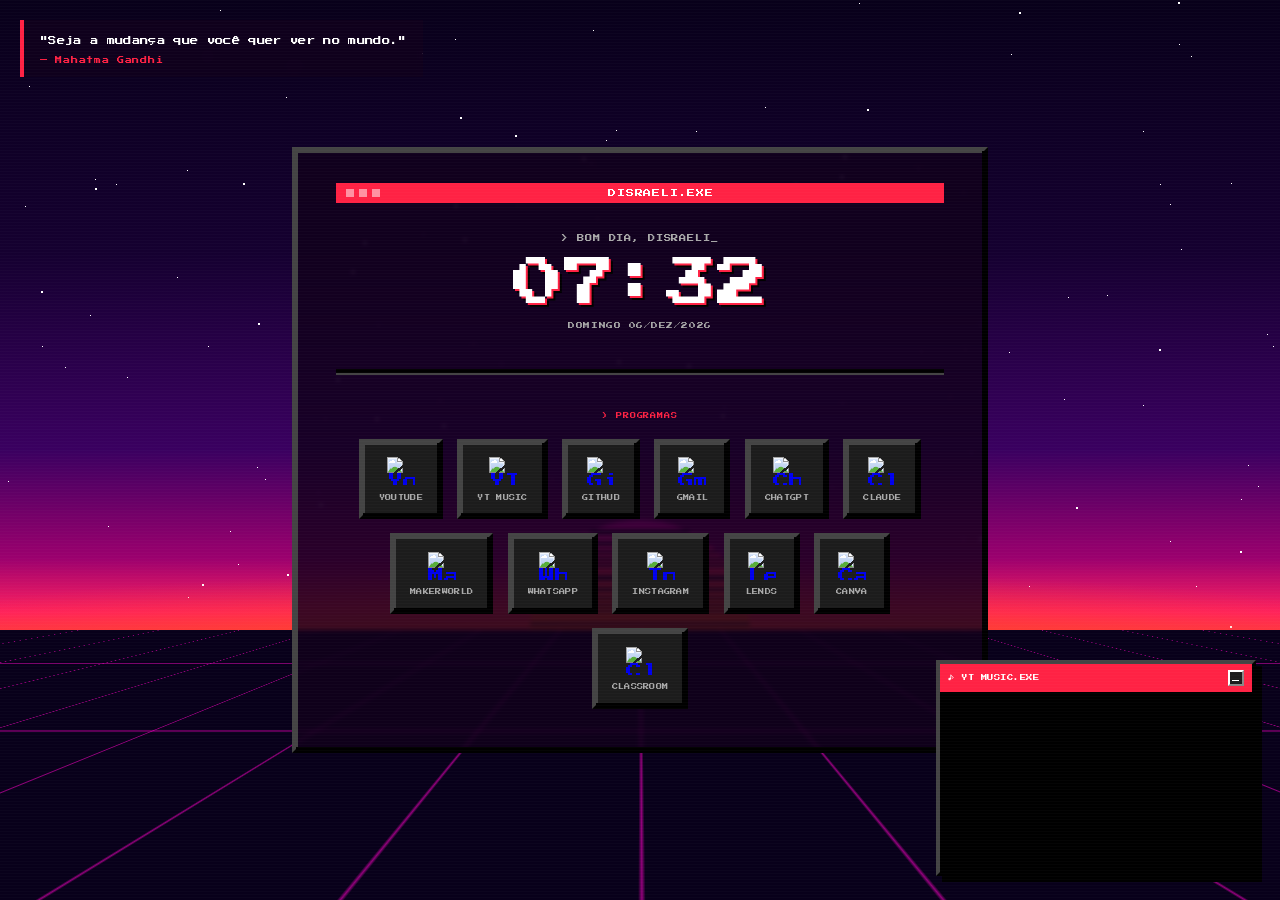
==== index.html @ 65427d1d "Add files via upload" ====
<!DOCTYPE html>
<html lang="pt-BR">
<head>
  <meta charset="UTF-8" />
  <meta name="viewport" content="width=device-width, initial-scale=1.0" />
  <title>Início</title>
  <link href="https://fonts.googleapis.com/css2?family=Press+Start+2P&display=swap" rel="stylesheet" />
  <link rel="stylesheet" href="style.css" />
</head>
<body>

  <!-- Daily quote (top-left corner) -->
  <div class="quote-block">
    <div class="quote-text" id="quoteText"></div>
    <div class="quote-author" id="quoteAuthor"></div>
  </div>

  <!-- Wallpaper -->
  <div class="wallpaper">
    <div class="wallpaper-sky"></div>
    <div class="wallpaper-stars" id="stars"></div>
    <div class="wallpaper-sun"></div>
    <div class="wallpaper-glow"></div>
    <div class="wallpaper-ground"></div>
    <div class="wallpaper-grid-wrap">
      <div class="wallpaper-grid"></div>
    </div>
  </div>

  <!-- Main panel -->
  <div class="container">
    <div class="panel pixel-box">

      <div class="titlebar">
        <div class="titlebar-dots">
          <span></span><span></span><span></span>
        </div>
        <div class="titlebar-title">DISRAELI.EXE</div>
      </div>

      <div class="greeting" id="greeting">INICIANDO...</div>
      <div class="clock" id="clock">00<span class="blink">:</span>00</div>
      <div class="date" id="date">—</div>

      <div class="divider"></div>
      <div class="shortcuts-label">&gt; PROGRAMAS</div>

      <div class="shortcuts">
        <a class="shortcut pixel-box" href="https://youtube.com" target="_blank" rel="noopener">
          <img src="https://www.google.com/s2/favicons?domain=youtube.com&sz=64" alt="YouTube" />
          <span>YOUTUBE</span>
        </a>
        <a class="shortcut pixel-box" href="https://music.youtube.com" target="_blank" rel="noopener">
          <img src="https://www.google.com/s2/favicons?domain=music.youtube.com&sz=64" alt="YT Music" />
          <span>YT MUSIC</span>
        </a>
        <a class="shortcut pixel-box" href="https://github.com" target="_blank" rel="noopener">
          <img src="https://www.google.com/s2/favicons?domain=github.com&sz=64" alt="GitHub" />
          <span>GITHUB</span>
        </a>
        <a class="shortcut pixel-box" href="https://mail.google.com" target="_blank" rel="noopener">
          <img src="https://www.google.com/s2/favicons?domain=mail.google.com&sz=64" alt="Gmail" />
          <span>GMAIL</span>
        </a>
        <a class="shortcut pixel-box" href="https://chatgpt.com" target="_blank" rel="noopener">
          <img src="https://www.google.com/s2/favicons?domain=chatgpt.com&sz=64" alt="ChatGPT" />
          <span>CHATGPT</span>
        </a>
        <a class="shortcut pixel-box" href="https://claude.ai" target="_blank" rel="noopener">
          <img src="https://www.google.com/s2/favicons?domain=claude.ai&sz=64" alt="Claude" />
          <span>CLAUDE</span>
        </a>
        <a class="shortcut pixel-box" href="https://makerworld.com" target="_blank" rel="noopener">
          <img src="https://www.google.com/s2/favicons?domain=makerworld.com&sz=64" alt="MakerWorld" />
          <span>MAKERWORLD</span>
        </a>
        <a class="shortcut pixel-box" href="https://web.whatsapp.com" target="_blank" rel="noopener">
          <img src="https://www.google.com/s2/favicons?domain=web.whatsapp.com&sz=64" alt="WhatsApp" />
          <span>WHATSAPP</span>
        </a>
        <a class="shortcut pixel-box" href="https://instagram.com" target="_blank" rel="noopener">
          <img src="https://www.google.com/s2/favicons?domain=instagram.com&sz=64" alt="Instagram" />
          <span>INSTAGRAM</span>
        </a>
        <a class="shortcut pixel-box" href="https://lends.com.br/admin/ludopata" target="_blank" rel="noopener">
          <img src="https://www.google.com/s2/favicons?domain=lends.com.br&sz=64" alt="Lends" />
          <span>LENDS</span>
        </a>
        <a class="shortcut pixel-box" href="https://canva.com" target="_blank" rel="noopener">
          <img src="https://www.google.com/s2/favicons?domain=canva.com&sz=64" alt="Canva" />
          <span>CANVA</span>
        </a>
        <a class="shortcut pixel-box" href="https://classroom.google.com" target="_blank" rel="noopener">
          <img src="https://www.google.com/s2/favicons?domain=classroom.google.com&sz=64" alt="Classroom" />
          <span>CLASSROOM</span>
        </a>
      </div>

    </div>
  </div>

  <!-- Floating player -->
  <div class="player-window" id="playerWindow">
    <div class="player-titlebar" id="playerTitlebar">
      <span class="player-titlebar-title">♪ YT MUSIC.EXE</span>
      <div class="player-minimize" id="playerMinimize">_</div>
    </div>
    <div class="player-body" id="playerBody">
      <iframe
        src="https://www.youtube.com/embed/videoseries?list=OLAK5uy_kdaJObzoQvDk__8C0kNxpJB0VifNz8GVo&autoplay=1"
        allow="autoplay; clipboard-write; encrypted-media; fullscreen; picture-in-picture"
        loading="lazy"
        allowfullscreen
      ></iframe>
    </div>
  </div>

  <script src="script.js"></script>
</body>
</html>
---- style.css ----
* {
  margin: 0;
  padding: 0;
  box-sizing: border-box;
  image-rendering: pixelated;
}

:root {
  --bg: #111111;
  --surface: #1c1c1c;
  --text-primary: #ffffff;
  --text-secondary: #aaaaaa;
  --accent: #ff2244;
  --border-light: #444444;
  --border-dark: #000000;
  --scanline: rgba(255, 255, 255, 0.02);
}

body {
  background-color: #000;
  color: var(--text-primary);
  font-family: 'Press Start 2P', monospace;
  min-height: 100vh;
  display: flex;
  align-items: center;
  justify-content: center;
  position: relative;
  overflow: hidden;
}

body::after {
  content: '';
  position: fixed;
  inset: 0;
  background: repeating-linear-gradient(
    to bottom,
    var(--scanline) 0px,
    var(--scanline) 1px,
    transparent 1px,
    transparent 3px
  );
  pointer-events: none;
  z-index: 999;
}

/* ── Wallpaper ── */
.wallpaper {
  position: fixed;
  inset: 0;
  z-index: 0;
  overflow: hidden;
}

.wallpaper-sky {
  position: absolute;
  inset: 0;
  background: linear-gradient(
    to bottom,
    #08001a 0%,
    #150030 28%,
    #3a0060 50%,
    #9b006e 62%,
    #ff2060 68%,
    #ff5020 73%,
    #ff7010 76%
  );
}

.wallpaper-stars {
  position: absolute;
  inset: 0 0 30% 0;
}

.star {
  position: absolute;
  background: #fff;
  border-radius: 0;
  animation: twinkle var(--d, 3s) ease-in-out infinite;
  animation-delay: var(--delay, 0s);
}

@keyframes twinkle {
  0%, 100% { opacity: 1; }
  50%       { opacity: 0.15; }
}

.wallpaper-sun {
  position: absolute;
  width: 220px;
  height: 110px;
  left: 50%;
  bottom: 30%;
  transform: translateX(-50%);
  background: linear-gradient(to bottom, #ff00cc, #ff2060 40%, #ff6010);
  border-radius: 220px 220px 0 0;
  overflow: hidden;
}

.wallpaper-sun::after {
  content: '';
  position: absolute;
  inset: 0;
  background: repeating-linear-gradient(
    to bottom,
    transparent   0px,
    transparent   10px,
    #08001a       10px,
    #08001a       14px,
    transparent   14px,
    transparent   22px,
    #08001a       22px,
    #08001a       25px,
    transparent   25px,
    transparent   31px,
    #08001a       31px,
    #08001a       33px,
    transparent   33px,
    transparent   38px,
    #08001a       38px,
    #08001a       40px,
    transparent   40px,
    transparent   44px,
    #08001a       44px,
    #08001a       46px
  );
}

.wallpaper-glow {
  position: absolute;
  bottom: 30%;
  left: 0; right: 0;
  height: 60px;
  background: radial-gradient(ellipse 60% 100% at 50% 100%, rgba(255,80,20,0.6), transparent);
}

.wallpaper-ground {
  position: absolute;
  bottom: 0; left: 0; right: 0;
  height: 30%;
  background: #08001a;
}

.wallpaper-grid-wrap {
  position: absolute;
  bottom: 0; left: 0; right: 0;
  height: 30%;
  overflow: hidden;
}

.wallpaper-grid {
  position: absolute;
  width: 300%;
  height: 400%;
  left: -100%;
  top: 0;
  background-image:
    linear-gradient(to right,  rgba(255, 0, 200, 0.55) 1px, transparent 1px),
    linear-gradient(to bottom, rgba(255, 0, 200, 0.55) 1px, transparent 1px);
  background-size: 80px 80px;
  transform: perspective(300px) rotateX(72deg);
  transform-origin: top center;
  animation: gridMove 1.5s linear infinite;
}

@keyframes gridMove {
  from { background-position: 0 0; }
  to   { background-position: 0 80px; }
}

.wallpaper-grid-wrap::after {
  content: '';
  position: absolute;
  top: 0; left: 0; right: 0;
  height: 40%;
  background: linear-gradient(to bottom, #08001a, transparent);
  pointer-events: none;
}

/* ── Layout ── */
.container {
  position: relative;
  z-index: 10;
  text-align: center;
  padding: 2rem;
  width: 100%;
  max-width: 760px;
}

.pixel-box {
  border-style: solid;
  border-width: 4px;
  border-color: var(--border-light) var(--border-dark) var(--border-dark) var(--border-light);
  box-shadow:
    inset -2px -2px 0 var(--border-dark),
    inset 2px 2px 0 var(--border-light);
}

.panel {
  background: rgba(18, 0, 28, 0.82);
  backdrop-filter: blur(2px);
  padding: 2rem 2.5rem 2.5rem;
  display: inline-block;
  width: 100%;
}

/* ── Titlebar ── */
.titlebar {
  background: var(--accent);
  color: #ffffff;
  font-size: 0.5rem;
  letter-spacing: 0.1em;
  padding: 6px 10px;
  text-align: left;
  margin-bottom: 2rem;
  display: flex;
  align-items: center;
  gap: 8px;
}

.titlebar-dots {
  display: flex;
  gap: 5px;
}

.titlebar-dots span {
  display: inline-block;
  width: 8px;
  height: 8px;
  background: rgba(255,255,255,0.5);
}

.titlebar-title {
  flex: 1;
  text-align: center;
}

/* ── Clock & Date ── */
.greeting {
  font-size: 0.45rem;
  color: var(--text-secondary);
  letter-spacing: 0.12em;
  text-transform: uppercase;
  margin-bottom: 1rem;
}

.clock {
  font-size: 3.2rem;
  color: var(--text-primary);
  line-height: 1;
  margin-bottom: 0.8rem;
  text-shadow: 2px 2px 0px #ff2244, 4px 4px 0px #000000;
}

.date {
  font-size: 0.42rem;
  color: var(--text-secondary);
  margin-bottom: 2.5rem;
  letter-spacing: 0.08em;
}

@keyframes blink {
  0%, 100% { opacity: 1; }
  50% { opacity: 0; }
}
.blink {
  animation: blink 1s step-end infinite;
}

/* ── Shortcuts ── */
.divider {
  height: 4px;
  background: var(--border-dark);
  margin-bottom: 2.5rem;
  box-shadow: 0 2px 0 var(--border-light);
}

.shortcuts-label {
  font-size: 0.38rem;
  color: #ff2244;
  letter-spacing: 0.15em;
  margin-bottom: 1.2rem;
}

.shortcuts {
  display: flex;
  gap: 0.9rem;
  justify-content: center;
  flex-wrap: wrap;
}

.shortcut {
  display: flex;
  flex-direction: column;
  align-items: center;
  gap: 0.6rem;
  text-decoration: none;
  padding: 0.9rem 1rem;
  background: var(--surface);
  cursor: pointer;
  min-width: 76px;
  position: relative;
  transition: top 0.05s;
  top: 0;
}

.shortcut:hover {
  top: 3px;
  box-shadow:
    inset -2px -2px 0 var(--border-light),
    inset 2px 2px 0 var(--border-dark) !important;
}

.shortcut:hover span {
  color: #ff2244;
}

.shortcut img {
  width: 28px;
  height: 28px;
  image-rendering: pixelated;
}

.shortcut span {
  font-size: 0.38rem;
  color: var(--text-secondary);
  letter-spacing: 0.05em;
  white-space: nowrap;
}

/* ── Daily Quote ── */
.quote-block {
  position: fixed;
  top: 20px;
  left: 20px;
  max-width: 420px;
  z-index: 50;
  padding: 0.8rem 1rem;
  border-left: 4px solid #ff2244;
  background: rgba(18, 0, 28, 0.75);
  backdrop-filter: blur(4px);
}

.quote-text {
  font-size: 0.52rem;
  color: var(--text-primary);
  line-height: 2;
  letter-spacing: 0.04em;
  margin-bottom: 0.5rem;
}

.quote-author {
  font-size: 0.44rem;
  color: #ff2244;
  letter-spacing: 0.1em;
}

/* ── Floating Player ── */
.player-window {
  position: fixed;
  bottom: 24px;
  right: 24px;
  width: 320px;
  z-index: 100;
  border-style: solid;
  border-width: 4px;
  border-color: var(--border-light) var(--border-dark) var(--border-dark) var(--border-light);
  box-shadow:
    inset -2px -2px 0 var(--border-dark),
    inset 2px 2px 0 var(--border-light),
    6px 6px 0 #000000;
}

.player-titlebar {
  background: var(--accent);
  color: #ffffff;
  font-size: 0.4rem;
  letter-spacing: 0.08em;
  padding: 6px 8px;
  display: flex;
  align-items: center;
  gap: 8px;
  cursor: grab;
  user-select: none;
}

.player-titlebar:active {
  cursor: grabbing;
}

.player-titlebar-title {
  flex: 1;
}

.player-minimize {
  width: 16px;
  height: 16px;
  background: #1c1c1c;
  border-style: solid;
  border-width: 2px;
  border-color: #ffffff #888888 #888888 #ffffff;
  display: flex;
  align-items: center;
  justify-content: center;
  cursor: pointer;
  flex-shrink: 0;
  font-size: 0.5rem;
  line-height: 1;
  padding-bottom: 3px;
}

.player-minimize:hover {
  background: #444444;
}

.player-minimize:active {
  border-color: #888888 #ffffff #ffffff #888888;
}

.player-body {
  overflow: hidden;
  transition: height 0.15s ease;
  height: 180px;
  background: #000;
}

.player-body.minimized {
  height: 0;
}

.player-body iframe {
  width: 100%;
  height: 180px;
  border: none;
  display: block;
}
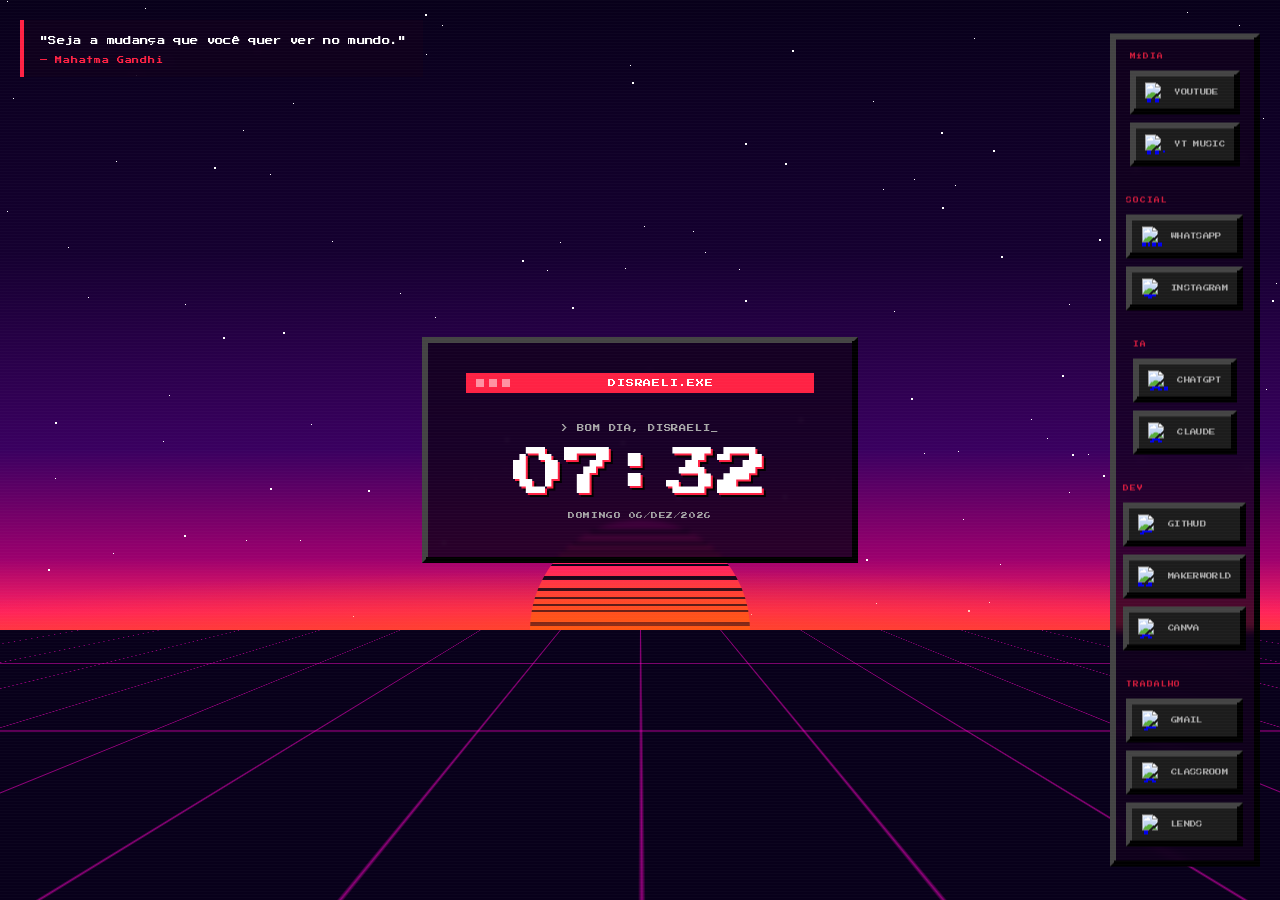
==== commit a4c6d839: "Refatora layout: sidebar categorizada, remove player, adiciona favicon" ====
--- a/index.html
+++ b/index.html
@@ -6,6 +6,7 @@
   <title>Início</title>
   <link href="https://fonts.googleapis.com/css2?family=Press+Start+2P&display=swap" rel="stylesheet" />
   <link rel="stylesheet" href="style.css" />
+  <link rel="icon" type="image/png" href="home.png" />
 </head>
 <body>
 
@@ -13,6 +14,87 @@
   <div class="quote-block">
     <div class="quote-text" id="quoteText"></div>
     <div class="quote-author" id="quoteAuthor"></div>
+  </div>
+
+  <!-- Shortcuts sidebar (right) -->
+  <div class="sidebar">
+
+    <div class="category">
+      <div class="category-label">MÍDIA</div>
+      <a class="shortcut pixel-box" href="https://youtube.com" target="_blank" rel="noopener">
+        <img src="https://www.google.com/s2/favicons?domain=youtube.com&sz=64" alt="YouTube" />
+        <span>YOUTUBE</span>
+      </a>
+      <a class="shortcut pixel-box" href="https://music.youtube.com" target="_blank" rel="noopener">
+        <img src="https://www.google.com/s2/favicons?domain=music.youtube.com&sz=64" alt="YT Music" />
+        <span>YT MUSIC</span>
+      </a>
+    </div>
+
+    <div class="category-divider"></div>
+
+    <div class="category">
+      <div class="category-label">SOCIAL</div>
+      <a class="shortcut pixel-box" href="https://web.whatsapp.com" target="_blank" rel="noopener">
+        <img src="https://www.google.com/s2/favicons?domain=web.whatsapp.com&sz=64" alt="WhatsApp" />
+        <span>WHATSAPP</span>
+      </a>
+      <a class="shortcut pixel-box" href="https://instagram.com" target="_blank" rel="noopener">
+        <img src="https://www.google.com/s2/favicons?domain=instagram.com&sz=64" alt="Instagram" />
+        <span>INSTAGRAM</span>
+      </a>
+    </div>
+
+    <div class="category-divider"></div>
+
+    <div class="category">
+      <div class="category-label">IA</div>
+      <a class="shortcut pixel-box" href="https://chatgpt.com" target="_blank" rel="noopener">
+        <img src="https://www.google.com/s2/favicons?domain=chatgpt.com&sz=64" alt="ChatGPT" />
+        <span>CHATGPT</span>
+      </a>
+      <a class="shortcut pixel-box" href="https://claude.ai" target="_blank" rel="noopener">
+        <img src="https://www.google.com/s2/favicons?domain=claude.ai&sz=64" alt="Claude" />
+        <span>CLAUDE</span>
+      </a>
+    </div>
+
+    <div class="category-divider"></div>
+
+    <div class="category">
+      <div class="category-label">DEV</div>
+      <a class="shortcut pixel-box" href="https://github.com" target="_blank" rel="noopener">
+        <img src="https://www.google.com/s2/favicons?domain=github.com&sz=64" alt="GitHub" />
+        <span>GITHUB</span>
+      </a>
+      <a class="shortcut pixel-box" href="https://makerworld.com" target="_blank" rel="noopener">
+        <img src="https://www.google.com/s2/favicons?domain=makerworld.com&sz=64" alt="MakerWorld" />
+        <span>MAKERWORLD</span>
+      </a>
+      <a class="shortcut pixel-box" href="https://canva.com" target="_blank" rel="noopener">
+        <img src="https://www.google.com/s2/favicons?domain=canva.com&sz=64" alt="Canva" />
+        <span>CANVA</span>
+      </a>
+    </div>
+
+    <div class="category-divider"></div>
+
+    <div class="category">
+      <div class="category-label">TRABALHO</div>
+      <a class="shortcut pixel-box" href="https://mail.google.com" target="_blank" rel="noopener">
+        <img src="https://www.google.com/s2/favicons?domain=mail.google.com&sz=64" alt="Gmail" />
+        <span>GMAIL</span>
+      </a>
+      <a class="shortcut pixel-box" href="https://classroom.google.com" target="_blank" rel="noopener">
+        <img src="https://www.google.com/s2/favicons?domain=classroom.google.com&sz=64" alt="Classroom" />
+        <span>CLASSROOM</span>
+      </a>
+      <a class="shortcut pixel-box" href="https://lends.com.br/admin/ludopata" target="_blank" rel="noopener">
+        <img src="https://www.google.com/s2/favicons?domain=lends.com.br&sz=64" alt="Lends" />
+        <span>LENDS</span>
+      </a>
+    </div>
+
   </div>
 
   <!-- Wallpaper -->
@@ -42,76 +124,6 @@
       <div class="clock" id="clock">00<span class="blink">:</span>00</div>
       <div class="date" id="date">—</div>
 
-      <div class="divider"></div>
-      <div class="shortcuts-label">&gt; PROGRAMAS</div>
-
-      <div class="shortcuts">
-        <a class="shortcut pixel-box" href="https://youtube.com" target="_blank" rel="noopener">
-          <img src="https://www.google.com/s2/favicons?domain=youtube.com&sz=64" alt="YouTube" />
-          <span>YOUTUBE</span>
-        </a>
-        <a class="shortcut pixel-box" href="https://music.youtube.com" target="_blank" rel="noopener">
-          <img src="https://www.google.com/s2/favicons?domain=music.youtube.com&sz=64" alt="YT Music" />
-          <span>YT MUSIC</span>
-        </a>
-        <a class="shortcut pixel-box" href="https://github.com" target="_blank" rel="noopener">
-          <img src="https://www.google.com/s2/favicons?domain=github.com&sz=64" alt="GitHub" />
-          <span>GITHUB</span>
-        </a>
-        <a class="shortcut pixel-box" href="https://mail.google.com" target="_blank" rel="noopener">
-          <img src="https://www.google.com/s2/favicons?domain=mail.google.com&sz=64" alt="Gmail" />
-          <span>GMAIL</span>
-        </a>
-        <a class="shortcut pixel-box" href="https://chatgpt.com" target="_blank" rel="noopener">
-          <img src="https://www.google.com/s2/favicons?domain=chatgpt.com&sz=64" alt="ChatGPT" />
-          <span>CHATGPT</span>
-        </a>
-        <a class="shortcut pixel-box" href="https://claude.ai" target="_blank" rel="noopener">
-          <img src="https://www.google.com/s2/favicons?domain=claude.ai&sz=64" alt="Claude" />
-          <span>CLAUDE</span>
-        </a>
-        <a class="shortcut pixel-box" href="https://makerworld.com" target="_blank" rel="noopener">
-          <img src="https://www.google.com/s2/favicons?domain=makerworld.com&sz=64" alt="MakerWorld" />
-          <span>MAKERWORLD</span>
-        </a>
-        <a class="shortcut pixel-box" href="https://web.whatsapp.com" target="_blank" rel="noopener">
-          <img src="https://www.google.com/s2/favicons?domain=web.whatsapp.com&sz=64" alt="WhatsApp" />
-          <span>WHATSAPP</span>
-        </a>
-        <a class="shortcut pixel-box" href="https://instagram.com" target="_blank" rel="noopener">
-          <img src="https://www.google.com/s2/favicons?domain=instagram.com&sz=64" alt="Instagram" />
-          <span>INSTAGRAM</span>
-        </a>
-        <a class="shortcut pixel-box" href="https://lends.com.br/admin/ludopata" target="_blank" rel="noopener">
-          <img src="https://www.google.com/s2/favicons?domain=lends.com.br&sz=64" alt="Lends" />
-          <span>LENDS</span>
-        </a>
-        <a class="shortcut pixel-box" href="https://canva.com" target="_blank" rel="noopener">
-          <img src="https://www.google.com/s2/favicons?domain=canva.com&sz=64" alt="Canva" />
-          <span>CANVA</span>
-        </a>
-        <a class="shortcut pixel-box" href="https://classroom.google.com" target="_blank" rel="noopener">
-          <img src="https://www.google.com/s2/favicons?domain=classroom.google.com&sz=64" alt="Classroom" />
-          <span>CLASSROOM</span>
-        </a>
-      </div>
-
-    </div>
-  </div>
-
-  <!-- Floating player -->
-  <div class="player-window" id="playerWindow">
-    <div class="player-titlebar" id="playerTitlebar">
-      <span class="player-titlebar-title">♪ YT MUSIC.EXE</span>
-      <div class="player-minimize" id="playerMinimize">_</div>
-    </div>
-    <div class="player-body" id="playerBody">
-      <iframe
-        src="https://www.youtube.com/embed/videoseries?list=OLAK5uy_kdaJObzoQvDk__8C0kNxpJB0VifNz8GVo&autoplay=1"
-        allow="autoplay; clipboard-write; encrypted-media; fullscreen; picture-in-picture"
-        loading="lazy"
-        allowfullscreen
-      ></iframe>
     </div>
   </div>
 
--- a/style.css
+++ b/style.css
@@ -183,7 +183,7 @@
   text-align: center;
   padding: 2rem;
   width: 100%;
-  max-width: 760px;
+  max-width: 500px;
 }
 
 .pixel-box {
@@ -254,7 +254,6 @@
 .date {
   font-size: 0.42rem;
   color: var(--text-secondary);
-  margin-bottom: 2.5rem;
   letter-spacing: 0.08em;
 }
 
@@ -266,45 +265,80 @@
   animation: blink 1s step-end infinite;
 }
 
-/* ── Shortcuts ── */
-.divider {
-  height: 4px;
-  background: var(--border-dark);
-  margin-bottom: 2.5rem;
-  box-shadow: 0 2px 0 var(--border-light);
-}
-
-.shortcuts-label {
-  font-size: 0.38rem;
-  color: #ff2244;
-  letter-spacing: 0.15em;
-  margin-bottom: 1.2rem;
-}
-
-.shortcuts {
-  display: flex;
-  gap: 0.9rem;
-  justify-content: center;
-  flex-wrap: wrap;
-}
-
-.shortcut {
+/* ── Sidebar (shortcuts) ── */
+.sidebar {
+  position: fixed;
+  top: 50%;
+  right: 20px;
+  transform: translateY(-50%);
+  z-index: 50;
   display: flex;
   flex-direction: column;
   align-items: center;
   gap: 0.6rem;
+  background: rgba(18, 0, 28, 0.75);
+  backdrop-filter: blur(4px);
+  padding: 1rem 0.6rem;
+  border-left: 4px solid #ff2244;
+  border-right: none;
+  border-style: solid;
+  border-width: 4px;
+  border-color: var(--border-light) var(--border-dark) var(--border-dark) var(--border-light);
+  box-shadow:
+    inset -2px -2px 0 var(--border-dark),
+    inset 2px 2px 0 var(--border-light);
+}
+
+.sidebar-label {
+  font-size: 0.3rem;
+  color: #ff2244;
+  letter-spacing: 0.12em;
+  margin-bottom: 0.4rem;
+}
+
+.category {
+  display: flex;
+  flex-direction: column;
+  gap: 0.5rem;
+}
+
+.category-label {
+  font-size: 0.36rem;
+  color: #ff2244;
+  letter-spacing: 0.15em;
+  margin-bottom: 0.2rem;
+  opacity: 0.8;
+}
+
+.category-divider {
+  height: 2px;
+  background: var(--border-dark);
+  box-shadow: 0 1px 0 var(--border-light);
+  margin: 0.3rem 0;
+}
+
+.shortcuts {
+  display: flex;
+  flex-direction: column;
+  gap: 0.5rem;
+}
+
+.shortcut {
+  display: flex;
+  flex-direction: row;
+  align-items: center;
+  gap: 0.6rem;
   text-decoration: none;
-  padding: 0.9rem 1rem;
+  padding: 0.5rem 0.7rem;
   background: var(--surface);
   cursor: pointer;
-  min-width: 76px;
   position: relative;
   transition: top 0.05s;
   top: 0;
 }
 
 .shortcut:hover {
-  top: 3px;
+  top: 2px;
   box-shadow:
     inset -2px -2px 0 var(--border-light),
     inset 2px 2px 0 var(--border-dark) !important;
@@ -315,13 +349,14 @@
 }
 
 .shortcut img {
-  width: 28px;
-  height: 28px;
+  width: 20px;
+  height: 20px;
   image-rendering: pixelated;
+  flex-shrink: 0;
 }
 
 .shortcut span {
-  font-size: 0.38rem;
+  font-size: 0.4rem;
   color: var(--text-secondary);
   letter-spacing: 0.05em;
   white-space: nowrap;
@@ -353,83 +388,3 @@
   color: #ff2244;
   letter-spacing: 0.1em;
 }
-
-/* ── Floating Player ── */
-.player-window {
-  position: fixed;
-  bottom: 24px;
-  right: 24px;
-  width: 320px;
-  z-index: 100;
-  border-style: solid;
-  border-width: 4px;
-  border-color: var(--border-light) var(--border-dark) var(--border-dark) var(--border-light);
-  box-shadow:
-    inset -2px -2px 0 var(--border-dark),
-    inset 2px 2px 0 var(--border-light),
-    6px 6px 0 #000000;
-}
-
-.player-titlebar {
-  background: var(--accent);
-  color: #ffffff;
-  font-size: 0.4rem;
-  letter-spacing: 0.08em;
-  padding: 6px 8px;
-  display: flex;
-  align-items: center;
-  gap: 8px;
-  cursor: grab;
-  user-select: none;
-}
-
-.player-titlebar:active {
-  cursor: grabbing;
-}
-
-.player-titlebar-title {
-  flex: 1;
-}
-
-.player-minimize {
-  width: 16px;
-  height: 16px;
-  background: #1c1c1c;
-  border-style: solid;
-  border-width: 2px;
-  border-color: #ffffff #888888 #888888 #ffffff;
-  display: flex;
-  align-items: center;
-  justify-content: center;
-  cursor: pointer;
-  flex-shrink: 0;
-  font-size: 0.5rem;
-  line-height: 1;
-  padding-bottom: 3px;
-}
-
-.player-minimize:hover {
-  background: #444444;
-}
-
-.player-minimize:active {
-  border-color: #888888 #ffffff #ffffff #888888;
-}
-
-.player-body {
-  overflow: hidden;
-  transition: height 0.15s ease;
-  height: 180px;
-  background: #000;
-}
-
-.player-body.minimized {
-  height: 0;
-}
-
-.player-body iframe {
-  width: 100%;
-  height: 180px;
-  border: none;
-  display: block;
-}
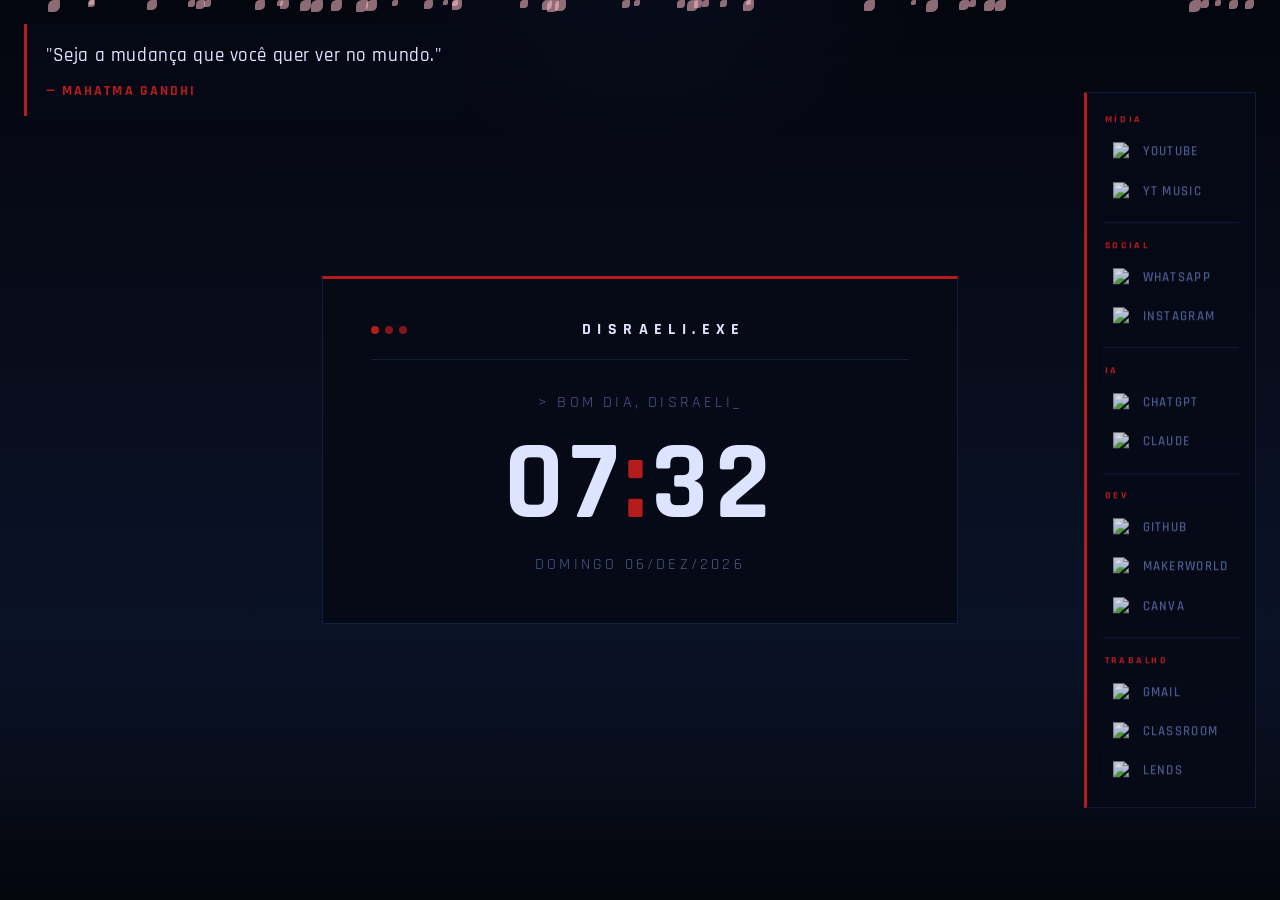
==== commit fdbe71c1: "Redesign: estética Classroom of the Elite (navy, vermelho, pétalas)" ====
--- a/index.html
+++ b/index.html
@@ -4,7 +4,7 @@
   <meta charset="UTF-8" />
   <meta name="viewport" content="width=device-width, initial-scale=1.0" />
   <title>Início</title>
-  <link href="https://fonts.googleapis.com/css2?family=Press+Start+2P&display=swap" rel="stylesheet" />
+  <link href="https://fonts.googleapis.com/css2?family=Rajdhani:wght@400;500;600;700&display=swap" rel="stylesheet" />
   <link rel="stylesheet" href="style.css" />
   <link rel="icon" type="image/png" href="home.png" />
 </head>
@@ -99,14 +99,10 @@
 
   <!-- Wallpaper -->
   <div class="wallpaper">
-    <div class="wallpaper-sky"></div>
-    <div class="wallpaper-stars" id="stars"></div>
-    <div class="wallpaper-sun"></div>
-    <div class="wallpaper-glow"></div>
+    <div class="wallpaper-bg"></div>
+    <div class="wallpaper-moon"></div>
+    <div class="wallpaper-petals" id="petals"></div>
     <div class="wallpaper-ground"></div>
-    <div class="wallpaper-grid-wrap">
-      <div class="wallpaper-grid"></div>
-    </div>
   </div>
 
   <!-- Main panel -->
--- a/style.css
+++ b/style.css
@@ -2,45 +2,30 @@
   margin: 0;
   padding: 0;
   box-sizing: border-box;
-  image-rendering: pixelated;
 }
 
 :root {
-  --bg: #111111;
-  --surface: #1c1c1c;
-  --text-primary: #ffffff;
-  --text-secondary: #aaaaaa;
-  --accent: #ff2244;
-  --border-light: #444444;
-  --border-dark: #000000;
-  --scanline: rgba(255, 255, 255, 0.02);
+  --bg: #06090f;
+  --surface: #0b1022;
+  --text-primary: #dce4ff;
+  --text-secondary: #4a5a8a;
+  --accent: #b71c1c;
+  --accent-soft: #ef5350;
+  --border: rgba(50, 75, 160, 0.3);
+  --border-solid: #1a2550;
 }
 
 body {
-  background-color: #000;
+  background-color: var(--bg);
   color: var(--text-primary);
-  font-family: 'Press Start 2P', monospace;
+  font-family: 'Rajdhani', sans-serif;
+  font-weight: 500;
   min-height: 100vh;
   display: flex;
   align-items: center;
   justify-content: center;
   position: relative;
   overflow: hidden;
-}
-
-body::after {
-  content: '';
-  position: fixed;
-  inset: 0;
-  background: repeating-linear-gradient(
-    to bottom,
-    var(--scanline) 0px,
-    var(--scanline) 1px,
-    transparent 1px,
-    transparent 3px
-  );
-  pointer-events: none;
-  z-index: 999;
 }
 
 /* ── Wallpaper ── */
@@ -51,129 +36,61 @@
   overflow: hidden;
 }
 
-.wallpaper-sky {
+.wallpaper-bg {
   position: absolute;
   inset: 0;
   background: linear-gradient(
     to bottom,
-    #08001a 0%,
-    #150030 28%,
-    #3a0060 50%,
-    #9b006e 62%,
-    #ff2060 68%,
-    #ff5020 73%,
-    #ff7010 76%
+    #04060e 0%,
+    #080d1c 40%,
+    #0a1228 70%,
+    #06090f 100%
   );
 }
 
-.wallpaper-stars {
-  position: absolute;
-  inset: 0 0 30% 0;
-}
-
-.star {
-  position: absolute;
-  background: #fff;
-  border-radius: 0;
-  animation: twinkle var(--d, 3s) ease-in-out infinite;
+.wallpaper-moon {
+  position: absolute;
+  top: -80px;
+  left: 50%;
+  transform: translateX(-50%);
+  width: 100%;
+  height: 70%;
+  background: radial-gradient(ellipse 35% 55% at 50% 0%, rgba(80, 120, 255, 0.07), transparent 70%);
+}
+
+.wallpaper-petals {
+  position: absolute;
+  inset: 0;
+}
+
+.petal {
+  position: absolute;
+  width: var(--size, 8px);
+  height: var(--size, 8px);
+  background: rgba(255, 192, 200, 0.55);
+  border-radius: 50% 8% 50% 8%;
+  animation: petalFall var(--duration, 10s) linear infinite;
   animation-delay: var(--delay, 0s);
 }
 
-@keyframes twinkle {
-  0%, 100% { opacity: 1; }
-  50%       { opacity: 0.15; }
-}
-
-.wallpaper-sun {
-  position: absolute;
-  width: 220px;
-  height: 110px;
-  left: 50%;
-  bottom: 30%;
-  transform: translateX(-50%);
-  background: linear-gradient(to bottom, #ff00cc, #ff2060 40%, #ff6010);
-  border-radius: 220px 220px 0 0;
-  overflow: hidden;
-}
-
-.wallpaper-sun::after {
-  content: '';
-  position: absolute;
-  inset: 0;
-  background: repeating-linear-gradient(
-    to bottom,
-    transparent   0px,
-    transparent   10px,
-    #08001a       10px,
-    #08001a       14px,
-    transparent   14px,
-    transparent   22px,
-    #08001a       22px,
-    #08001a       25px,
-    transparent   25px,
-    transparent   31px,
-    #08001a       31px,
-    #08001a       33px,
-    transparent   33px,
-    transparent   38px,
-    #08001a       38px,
-    #08001a       40px,
-    transparent   40px,
-    transparent   44px,
-    #08001a       44px,
-    #08001a       46px
-  );
-}
-
-.wallpaper-glow {
-  position: absolute;
-  bottom: 30%;
-  left: 0; right: 0;
-  height: 60px;
-  background: radial-gradient(ellipse 60% 100% at 50% 100%, rgba(255,80,20,0.6), transparent);
+@keyframes petalFall {
+  0% {
+    transform: translateY(-20px) translateX(0) rotate(var(--rotate, 0deg));
+    opacity: 0;
+  }
+  8%  { opacity: 0.8; }
+  88% { opacity: 0.4; }
+  100% {
+    transform: translateY(105vh) translateX(var(--drift, 80px)) rotate(calc(var(--rotate, 0deg) + 540deg));
+    opacity: 0;
+  }
 }
 
 .wallpaper-ground {
   position: absolute;
   bottom: 0; left: 0; right: 0;
-  height: 30%;
-  background: #08001a;
-}
-
-.wallpaper-grid-wrap {
-  position: absolute;
-  bottom: 0; left: 0; right: 0;
-  height: 30%;
-  overflow: hidden;
-}
-
-.wallpaper-grid {
-  position: absolute;
-  width: 300%;
-  height: 400%;
-  left: -100%;
-  top: 0;
-  background-image:
-    linear-gradient(to right,  rgba(255, 0, 200, 0.55) 1px, transparent 1px),
-    linear-gradient(to bottom, rgba(255, 0, 200, 0.55) 1px, transparent 1px);
-  background-size: 80px 80px;
-  transform: perspective(300px) rotateX(72deg);
-  transform-origin: top center;
-  animation: gridMove 1.5s linear infinite;
-}
-
-@keyframes gridMove {
-  from { background-position: 0 0; }
-  to   { background-position: 0 80px; }
-}
-
-.wallpaper-grid-wrap::after {
-  content: '';
-  position: absolute;
-  top: 0; left: 0; right: 0;
-  height: 40%;
-  background: linear-gradient(to bottom, #08001a, transparent);
-  pointer-events: none;
+  height: 12%;
+  background: linear-gradient(to bottom, transparent, #04060e);
 }
 
 /* ── Layout ── */
@@ -183,208 +100,201 @@
   text-align: center;
   padding: 2rem;
   width: 100%;
-  max-width: 500px;
-}
-
-.pixel-box {
-  border-style: solid;
-  border-width: 4px;
-  border-color: var(--border-light) var(--border-dark) var(--border-dark) var(--border-light);
-  box-shadow:
-    inset -2px -2px 0 var(--border-dark),
-    inset 2px 2px 0 var(--border-light);
+  max-width: 700px;
 }
 
 .panel {
-  background: rgba(18, 0, 28, 0.82);
-  backdrop-filter: blur(2px);
-  padding: 2rem 2.5rem 2.5rem;
-  display: inline-block;
+  background: rgba(6, 10, 22, 0.9);
+  backdrop-filter: blur(12px);
+  padding: 2.5rem 3rem 3rem;
+  border: 1px solid var(--border);
+  border-top: 3px solid var(--accent);
   width: 100%;
 }
 
 /* ── Titlebar ── */
 .titlebar {
-  background: var(--accent);
-  color: #ffffff;
-  font-size: 0.5rem;
-  letter-spacing: 0.1em;
-  padding: 6px 10px;
-  text-align: left;
+  display: flex;
+  align-items: center;
+  gap: 12px;
+  padding-bottom: 1.2rem;
   margin-bottom: 2rem;
-  display: flex;
-  align-items: center;
-  gap: 8px;
+  border-bottom: 1px solid var(--border);
 }
 
 .titlebar-dots {
   display: flex;
-  gap: 5px;
+  gap: 6px;
 }
 
 .titlebar-dots span {
   display: inline-block;
   width: 8px;
   height: 8px;
-  background: rgba(255,255,255,0.5);
+  border-radius: 50%;
+  background: var(--accent);
+  opacity: 0.7;
+}
+
+.titlebar-dots span:first-child {
+  opacity: 1;
 }
 
 .titlebar-title {
   flex: 1;
   text-align: center;
+  font-size: 1rem;
+  font-weight: 700;
+  letter-spacing: 0.4em;
+  color: var(--text-primary);
+  text-transform: uppercase;
 }
 
 /* ── Clock & Date ── */
 .greeting {
-  font-size: 0.45rem;
+  font-size: 1rem;
+  font-weight: 400;
   color: var(--text-secondary);
-  letter-spacing: 0.12em;
+  letter-spacing: 0.2em;
   text-transform: uppercase;
   margin-bottom: 1rem;
 }
 
 .clock {
-  font-size: 3.2rem;
+  font-size: 7rem;
+  font-weight: 700;
   color: var(--text-primary);
   line-height: 1;
   margin-bottom: 0.8rem;
-  text-shadow: 2px 2px 0px #ff2244, 4px 4px 0px #000000;
+  letter-spacing: 0.05em;
 }
 
 .date {
-  font-size: 0.42rem;
+  font-size: 1rem;
+  font-weight: 400;
   color: var(--text-secondary);
-  letter-spacing: 0.08em;
+  letter-spacing: 0.2em;
 }
 
 @keyframes blink {
   0%, 100% { opacity: 1; }
-  50% { opacity: 0; }
+  50%       { opacity: 0.1; }
 }
 .blink {
-  animation: blink 1s step-end infinite;
+  animation: blink 1s ease-in-out infinite;
+  color: var(--accent);
 }
 
 /* ── Sidebar (shortcuts) ── */
 .sidebar {
   position: fixed;
   top: 50%;
-  right: 20px;
+  right: 24px;
   transform: translateY(-50%);
   z-index: 50;
   display: flex;
   flex-direction: column;
-  align-items: center;
-  gap: 0.6rem;
-  background: rgba(18, 0, 28, 0.75);
-  backdrop-filter: blur(4px);
-  padding: 1rem 0.6rem;
-  border-left: 4px solid #ff2244;
-  border-right: none;
-  border-style: solid;
-  border-width: 4px;
-  border-color: var(--border-light) var(--border-dark) var(--border-dark) var(--border-light);
-  box-shadow:
-    inset -2px -2px 0 var(--border-dark),
-    inset 2px 2px 0 var(--border-light);
-}
-
-.sidebar-label {
-  font-size: 0.3rem;
-  color: #ff2244;
-  letter-spacing: 0.12em;
-  margin-bottom: 0.4rem;
+  gap: 0.5rem;
+  background: rgba(6, 10, 22, 0.88);
+  backdrop-filter: blur(12px);
+  padding: 1.2rem 1rem;
+  border: 1px solid var(--border);
+  border-left: 3px solid var(--accent);
+  min-width: 160px;
 }
 
 .category {
   display: flex;
   flex-direction: column;
-  gap: 0.5rem;
+  gap: 0.3rem;
 }
 
 .category-label {
-  font-size: 0.36rem;
-  color: #ff2244;
-  letter-spacing: 0.15em;
+  font-size: 0.65rem;
+  font-weight: 700;
+  color: var(--accent);
+  letter-spacing: 0.25em;
+  text-transform: uppercase;
   margin-bottom: 0.2rem;
-  opacity: 0.8;
+  padding-left: 2px;
 }
 
 .category-divider {
-  height: 2px;
-  background: var(--border-dark);
-  box-shadow: 0 1px 0 var(--border-light);
-  margin: 0.3rem 0;
+  height: 1px;
+  background: var(--border);
+  margin: 0.4rem 0;
 }
 
 .shortcuts {
   display: flex;
   flex-direction: column;
-  gap: 0.5rem;
+  gap: 0.3rem;
 }
 
 .shortcut {
   display: flex;
   flex-direction: row;
   align-items: center;
-  gap: 0.6rem;
+  gap: 0.7rem;
   text-decoration: none;
-  padding: 0.5rem 0.7rem;
-  background: var(--surface);
+  padding: 0.45rem 0.6rem;
+  background: transparent;
+  border: 1px solid transparent;
   cursor: pointer;
-  position: relative;
-  transition: top 0.05s;
-  top: 0;
+  transition: background 0.15s, border-color 0.15s;
 }
 
 .shortcut:hover {
-  top: 2px;
-  box-shadow:
-    inset -2px -2px 0 var(--border-light),
-    inset 2px 2px 0 var(--border-dark) !important;
+  background: rgba(183, 28, 28, 0.1);
+  border-color: rgba(183, 28, 28, 0.4);
 }
 
 .shortcut:hover span {
-  color: #ff2244;
+  color: var(--accent-soft);
 }
 
 .shortcut img {
-  width: 20px;
-  height: 20px;
-  image-rendering: pixelated;
+  width: 18px;
+  height: 18px;
   flex-shrink: 0;
+  opacity: 0.85;
 }
 
 .shortcut span {
-  font-size: 0.4rem;
+  font-size: 0.8rem;
+  font-weight: 600;
   color: var(--text-secondary);
-  letter-spacing: 0.05em;
+  letter-spacing: 0.1em;
   white-space: nowrap;
+  text-transform: uppercase;
 }
 
 /* ── Daily Quote ── */
 .quote-block {
   position: fixed;
-  top: 20px;
-  left: 20px;
-  max-width: 420px;
+  top: 24px;
+  left: 24px;
+  max-width: 460px;
   z-index: 50;
-  padding: 0.8rem 1rem;
-  border-left: 4px solid #ff2244;
-  background: rgba(18, 0, 28, 0.75);
-  backdrop-filter: blur(4px);
+  padding: 1rem 1.2rem;
+  border-left: 3px solid var(--accent);
+  background: rgba(6, 10, 22, 0.82);
+  backdrop-filter: blur(8px);
 }
 
 .quote-text {
-  font-size: 0.52rem;
+  font-size: 1.2rem;
+  font-weight: 500;
   color: var(--text-primary);
-  line-height: 2;
-  letter-spacing: 0.04em;
-  margin-bottom: 0.5rem;
+  line-height: 1.7;
+  letter-spacing: 0.03em;
+  margin-bottom: 0.6rem;
 }
 
 .quote-author {
-  font-size: 0.44rem;
-  color: #ff2244;
-  letter-spacing: 0.1em;
-}
+  font-size: 0.85rem;
+  font-weight: 700;
+  color: var(--accent);
+  letter-spacing: 0.15em;
+  text-transform: uppercase;
+}
